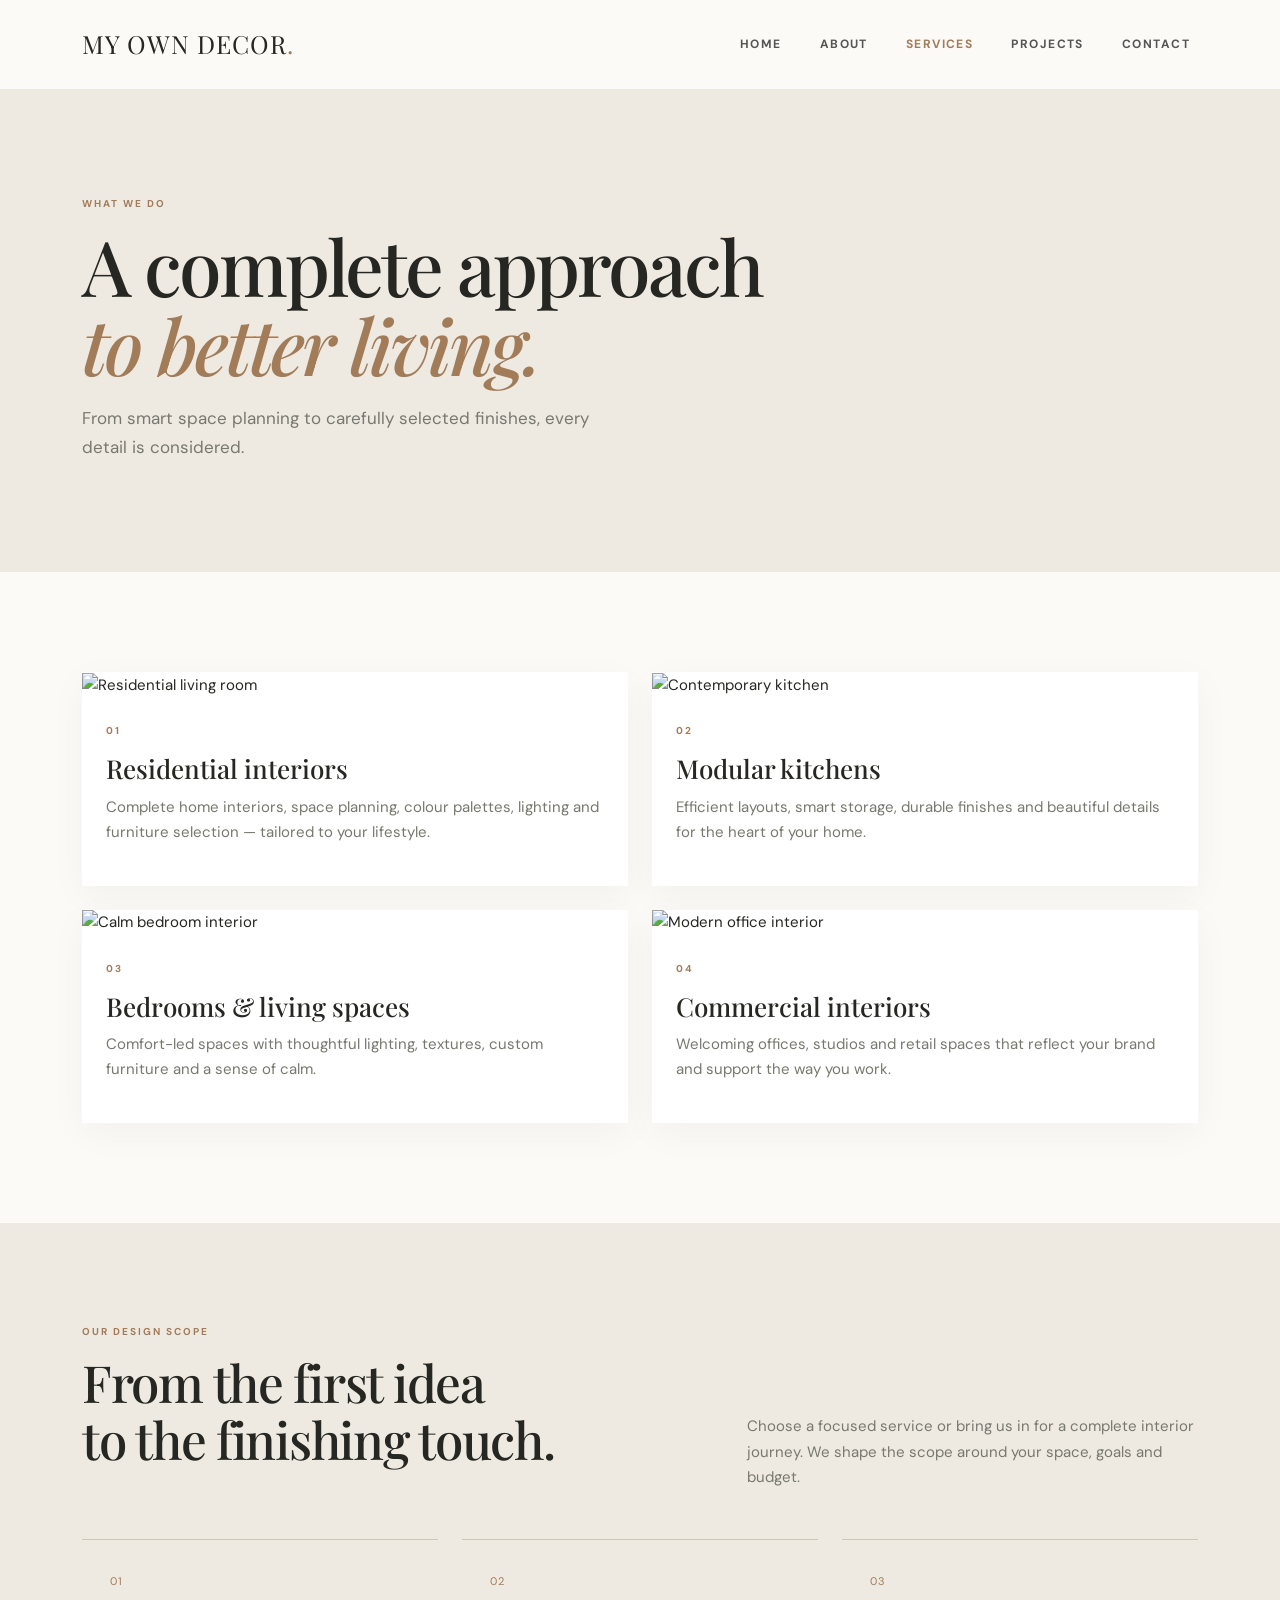
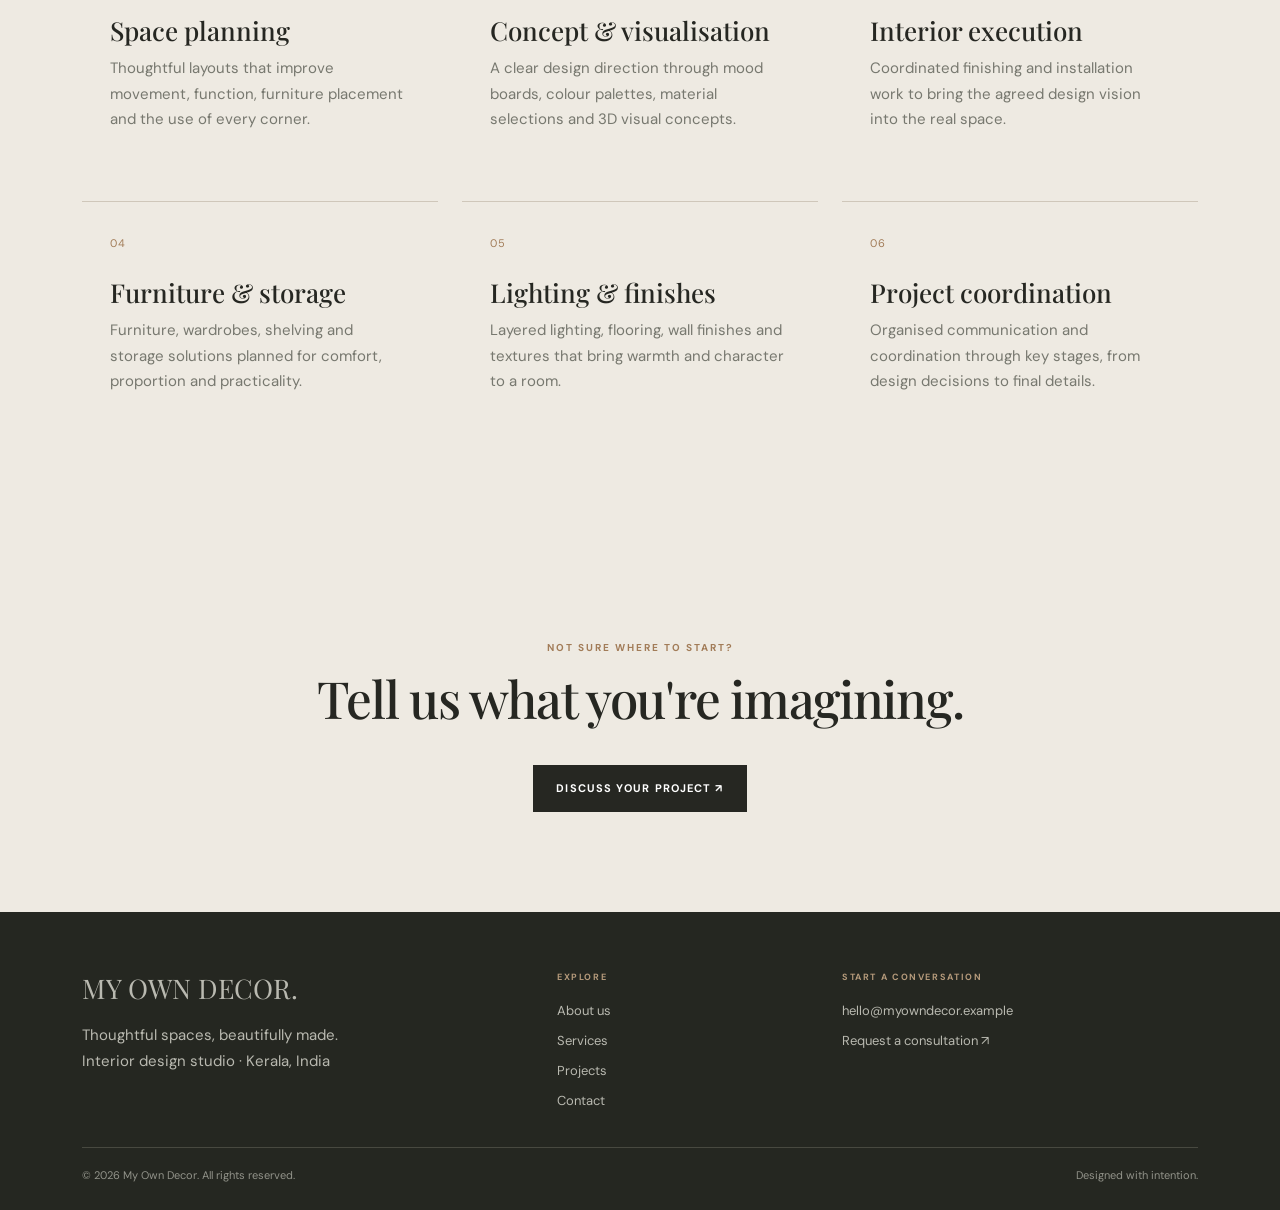
==== services.html @ 99d6b813 "Initial commit - My Own Decor website" ====
<!doctype html>
<html lang="en"><head>
<meta charset="utf-8"><meta name="viewport" content="width=device-width, initial-scale=1">
<meta name="description" content="Interior design services for homes, kitchens, bedrooms and commercial spaces.">
<title>Services | My Own Decor</title>
<link rel="preconnect" href="https://fonts.googleapis.com"><link rel="preconnect" href="https://fonts.gstatic.com" crossorigin>
<link href="https://fonts.googleapis.com/css2?family=DM+Sans:wght@400;500;600;700&family=Playfair+Display:wght@500;600;700&display=swap" rel="stylesheet">
<link href="https://cdn.jsdelivr.net/npm/bootstrap@5.3.3/dist/css/bootstrap.min.css" rel="stylesheet"><link href="css/style.css" rel="stylesheet"></head>
<body><div id="site-header"></div><main>
<section class="page-hero"><div class="container"><p class="eyebrow">WHAT WE DO</p><h1>A complete approach<br><em>to better living.</em></h1><p class="lead-copy">From smart space planning to carefully selected finishes, every detail is considered.</p></div></section>
<section class="section-pad"><div class="container"><div class="row g-4">
<div class="col-md-6"><article class="service-card"><img src="https://images.unsplash.com/photo-1600210492486-724fe5c67fb0?auto=format&fit=crop&w=1000&q=85" alt="Residential living room"><div class="p-4"><p class="eyebrow">01</p><h2>Residential interiors</h2><p class="muted">Complete home interiors, space planning, colour palettes, lighting and furniture selection — tailored to your lifestyle.</p></div></article></div>
<div class="col-md-6"><article class="service-card"><img src="https://images.unsplash.com/photo-1600607687939-ce8a6c25118c?auto=format&fit=crop&w=1000&q=85" alt="Contemporary kitchen"><div class="p-4"><p class="eyebrow">02</p><h2>Modular kitchens</h2><p class="muted">Efficient layouts, smart storage, durable finishes and beautiful details for the heart of your home.</p></div></article></div>
<div class="col-md-6"><article class="service-card"><img src="https://images.unsplash.com/photo-1616486338812-3dadae4b4ace?auto=format&fit=crop&w=1000&q=85" alt="Calm bedroom interior"><div class="p-4"><p class="eyebrow">03</p><h2>Bedrooms & living spaces</h2><p class="muted">Comfort-led spaces with thoughtful lighting, textures, custom furniture and a sense of calm.</p></div></article></div>
<div class="col-md-6"><article class="service-card"><img src="https://images.unsplash.com/photo-1497366754035-f200968a6e72?auto=format&fit=crop&w=1000&q=85" alt="Modern office interior"><div class="p-4"><p class="eyebrow">04</p><h2>Commercial interiors</h2><p class="muted">Welcoming offices, studios and retail spaces that reflect your brand and support the way you work.</p></div></article></div>
</div></div></section>
<section class="soft-section section-pad"><div class="container">
<div class="row align-items-end g-4 mb-5"><div class="col-lg-7"><p class="eyebrow">OUR DESIGN SCOPE</p><h2 class="section-title">From the first idea<br>to the finishing touch.</h2></div><div class="col-lg-5"><p class="muted mb-0">Choose a focused service or bring us in for a complete interior journey. We shape the scope around your space, goals and budget.</p></div></div>
<div class="row g-4">
<div class="col-md-6 col-lg-4"><div class="value-card"><span>01</span><h3>Space planning</h3><p>Thoughtful layouts that improve movement, function, furniture placement and the use of every corner.</p></div></div>
<div class="col-md-6 col-lg-4"><div class="value-card"><span>02</span><h3>Concept & visualisation</h3><p>A clear design direction through mood boards, colour palettes, material selections and 3D visual concepts.</p></div></div>
<div class="col-md-6 col-lg-4"><div class="value-card"><span>03</span><h3>Interior execution</h3><p>Coordinated finishing and installation work to bring the agreed design vision into the real space.</p></div></div>
<div class="col-md-6 col-lg-4"><div class="value-card"><span>04</span><h3>Furniture & storage</h3><p>Furniture, wardrobes, shelving and storage solutions planned for comfort, proportion and practicality.</p></div></div>
<div class="col-md-6 col-lg-4"><div class="value-card"><span>05</span><h3>Lighting & finishes</h3><p>Layered lighting, flooring, wall finishes and textures that bring warmth and character to a room.</p></div></div>
<div class="col-md-6 col-lg-4"><div class="value-card"><span>06</span><h3>Project coordination</h3><p>Organised communication and coordination through key stages, from design decisions to final details.</p></div></div>
</div></div></section>
<section class="soft-section section-pad"><div class="container text-center"><p class="eyebrow">NOT SURE WHERE TO START?</p><h2 class="section-title">Tell us what you're imagining.</h2><a href="contact.html" class="btn btn-dark mt-3">Discuss your project ↗</a></div></section>
</main><div id="site-footer"></div><script src="https://cdn.jsdelivr.net/npm/bootstrap@5.3.3/dist/js/bootstrap.bundle.min.js"></script><script src="js/main.js"></script></body></html>
---- css/style.css ----
:root{--ink:#262722;--muted:#77786f;--paper:#fbfaf7;--sand:#eeeae2;--accent:#a27c58;--serif:"Playfair Display",Georgia,serif;--sans:"DM Sans",Arial,sans-serif}
*{box-sizing:border-box}html{scroll-behavior:smooth}body{margin:0;background:var(--paper);color:var(--ink);font-family:var(--sans);font-size:15px;line-height:1.7}.navbar{background:rgba(251,250,247,.97);padding:18px 0;border-bottom:1px solid rgba(38,39,34,.08)}.navbar-brand{font-family:var(--serif);font-size:25px;letter-spacing:.04em;color:var(--ink)!important}.brand-mark{color:var(--accent)}.nav-link{font-size:12px;font-weight:700;letter-spacing:.12em;text-transform:uppercase;color:#555!important;margin-left:22px}.nav-link:hover,.nav-link.active{color:var(--accent)!important}.hero{position:relative;min-height:690px;display:flex;align-items:center;color:white;background:url("https://images.unsplash.com/photo-1600210492486-724fe5c67fb0?auto=format&fit=crop&w=2000&q=90") center/cover no-repeat}.hero-shade{position:absolute;inset:0;background:linear-gradient(90deg,rgba(19,21,18,.73),rgba(19,21,18,.12))}.hero-content{position:relative;padding-top:60px;padding-bottom:70px}.hero h1,.page-hero h1{font-family:var(--serif);font-weight:500;font-size:clamp(3.2rem,7vw,6.3rem);line-height:1.03;letter-spacing:-.04em;margin:18px 0 24px}.hero h1 em,.page-hero h1 em{font-weight:500;color:#d8c6ad}.hero-copy{max-width:470px;font-size:17px;color:rgba(255,255,255,.85);margin-bottom:32px}.hero-note{position:absolute;right:4%;bottom:30px;font-size:10px;letter-spacing:.2em;color:rgba(255,255,255,.8)}.eyebrow{font-size:10px;font-weight:700;letter-spacing:.2em;color:var(--accent);margin-bottom:14px}.section-pad{padding:100px 0}.section-title{font-family:var(--serif);font-size:clamp(2.4rem,4vw,4rem);line-height:1.12;letter-spacing:-.025em;margin-bottom:22px}.muted{color:var(--muted)}.soft-section{background:var(--sand)}.value-card{height:100%;padding:28px;border-top:1px solid #cfc7ba}.value-card span{font-size:11px;color:var(--accent);letter-spacing:.1em}.value-card h3,.service-card h2,.portfolio-card h3{font-family:var(--serif);font-size:26px;margin:22px 0 10px}.value-card p{color:var(--muted);max-width:330px}.project-tile{display:block;position:relative;height:390px;overflow:hidden;color:white;text-decoration:none;background:#ddd}.project-tile-large{height:490px}.project-tile img{width:100%;height:100%;object-fit:cover;transition:transform .6s}.project-tile:hover img{transform:scale(1.04)}.project-tile:after{content:"";position:absolute;inset:35% 0 0;background:linear-gradient(transparent,rgba(0,0,0,.65))}.project-tile span{position:absolute;z-index:1;bottom:28px;left:30px;display:grid}.project-tile small,.portfolio-card small{font-size:9px;letter-spacing:.18em}.project-tile strong{font-family:var(--serif);font-size:29px;font-weight:500}.text-link{color:var(--ink);font-size:12px;font-weight:700;letter-spacing:.08em;text-decoration:none;border-bottom:1px solid var(--accent);padding-bottom:5px}.text-link:hover{color:var(--accent)}.cta-band{background:#34372f;color:white;padding:60px 7%;display:flex;align-items:center;justify-content:space-between;gap:30px}.cta-band h2{font-family:var(--serif);font-size:clamp(2.5rem,5vw,4rem);line-height:1.08;margin:0}.page-hero{background:var(--sand);padding:105px 0 95px}.page-hero h1{font-size:clamp(3rem,6vw,5.6rem);margin:12px 0 20px}.page-hero h1 em{color:var(--accent)}.lead-copy{font-size:17px;color:var(--muted);max-width:530px}.editorial-img{width:100%;height:560px;object-fit:cover}.service-card{background:white;height:100%;box-shadow:0 10px 35px rgba(30,30,20,.04)}.service-card img{width:100%;height:300px;object-fit:cover}.service-card h2{margin:8px 0 10px}.portfolio-card{background:white;height:100%}.portfolio-card img{width:100%;height:390px;object-fit:cover}.portfolio-card div{padding:22px 24px 26px}.portfolio-card small{color:var(--accent)}.portfolio-card h3{margin:7px 0 0}.filter-btn{border:1px solid #d6d1c8;background:transparent;padding:9px 17px;border-radius:30px;font:600 11px var(--sans);letter-spacing:.07em;color:var(--ink)}.filter-btn:hover,.filter-btn.active{background:var(--ink);border-color:var(--ink);color:white}.contact-detail{display:grid;gap:4px;margin-top:26px}.contact-detail small{font-size:9px;letter-spacing:.18em;color:var(--accent);font-weight:700}.contact-detail a,.contact-detail span{color:var(--ink);text-decoration:none}.contact-detail a:hover{color:var(--accent)}.contact-form{background:white;padding:34px;box-shadow:0 10px 35px rgba(30,30,20,.05)}.form-label{font-size:11px;font-weight:700;letter-spacing:.05em}.form-control,.form-select{border-radius:0;border-color:#dedbd4;padding:12px;font-size:14px;background-color:#fff}.form-control:focus,.form-select:focus{border-color:var(--accent);box-shadow:0 0 0 .2rem rgba(162,124,88,.12)}.btn{border-radius:0;font-size:11px;font-weight:700;letter-spacing:.1em;text-transform:uppercase;padding:14px 22px}.btn-dark{background:var(--ink);border-color:var(--ink)}.btn-dark:hover{background:var(--accent);border-color:var(--accent)}.site-footer{background:#252721;color:#e9e6df;padding:58px 0 25px}.footer-brand{font:27px var(--serif);color:white;text-decoration:none}.site-footer p,.site-footer a{color:#b9b9b0}.site-footer a{text-decoration:none}.site-footer a:hover{color:white}.footer-bottom{border-top:1px solid #484940;margin-top:35px;padding-top:18px;font-size:11px;color:#92938a}.footer-heading{font-size:9px;letter-spacing:.18em;color:#b59a7b;font-weight:700;margin-bottom:15px}.footer-links{display:grid;gap:8px;font-size:13px}
@media(max-width:767px){.navbar{padding:12px 0}.nav-link{margin:0;padding:10px 0}.hero{min-height:620px;background-position:58% center}.hero-note{display:none}.section-pad{padding:68px 0}.project-tile,.project-tile-large{height:340px}.page-hero{padding:75px 0 65px}.editorial-img{height:380px}.service-card img,.portfolio-card img{height:280px}.cta-band{padding:42px 28px;align-items:flex-start;flex-direction:column}.contact-form{padding:23px}.footer-col{margin-bottom:25px}}
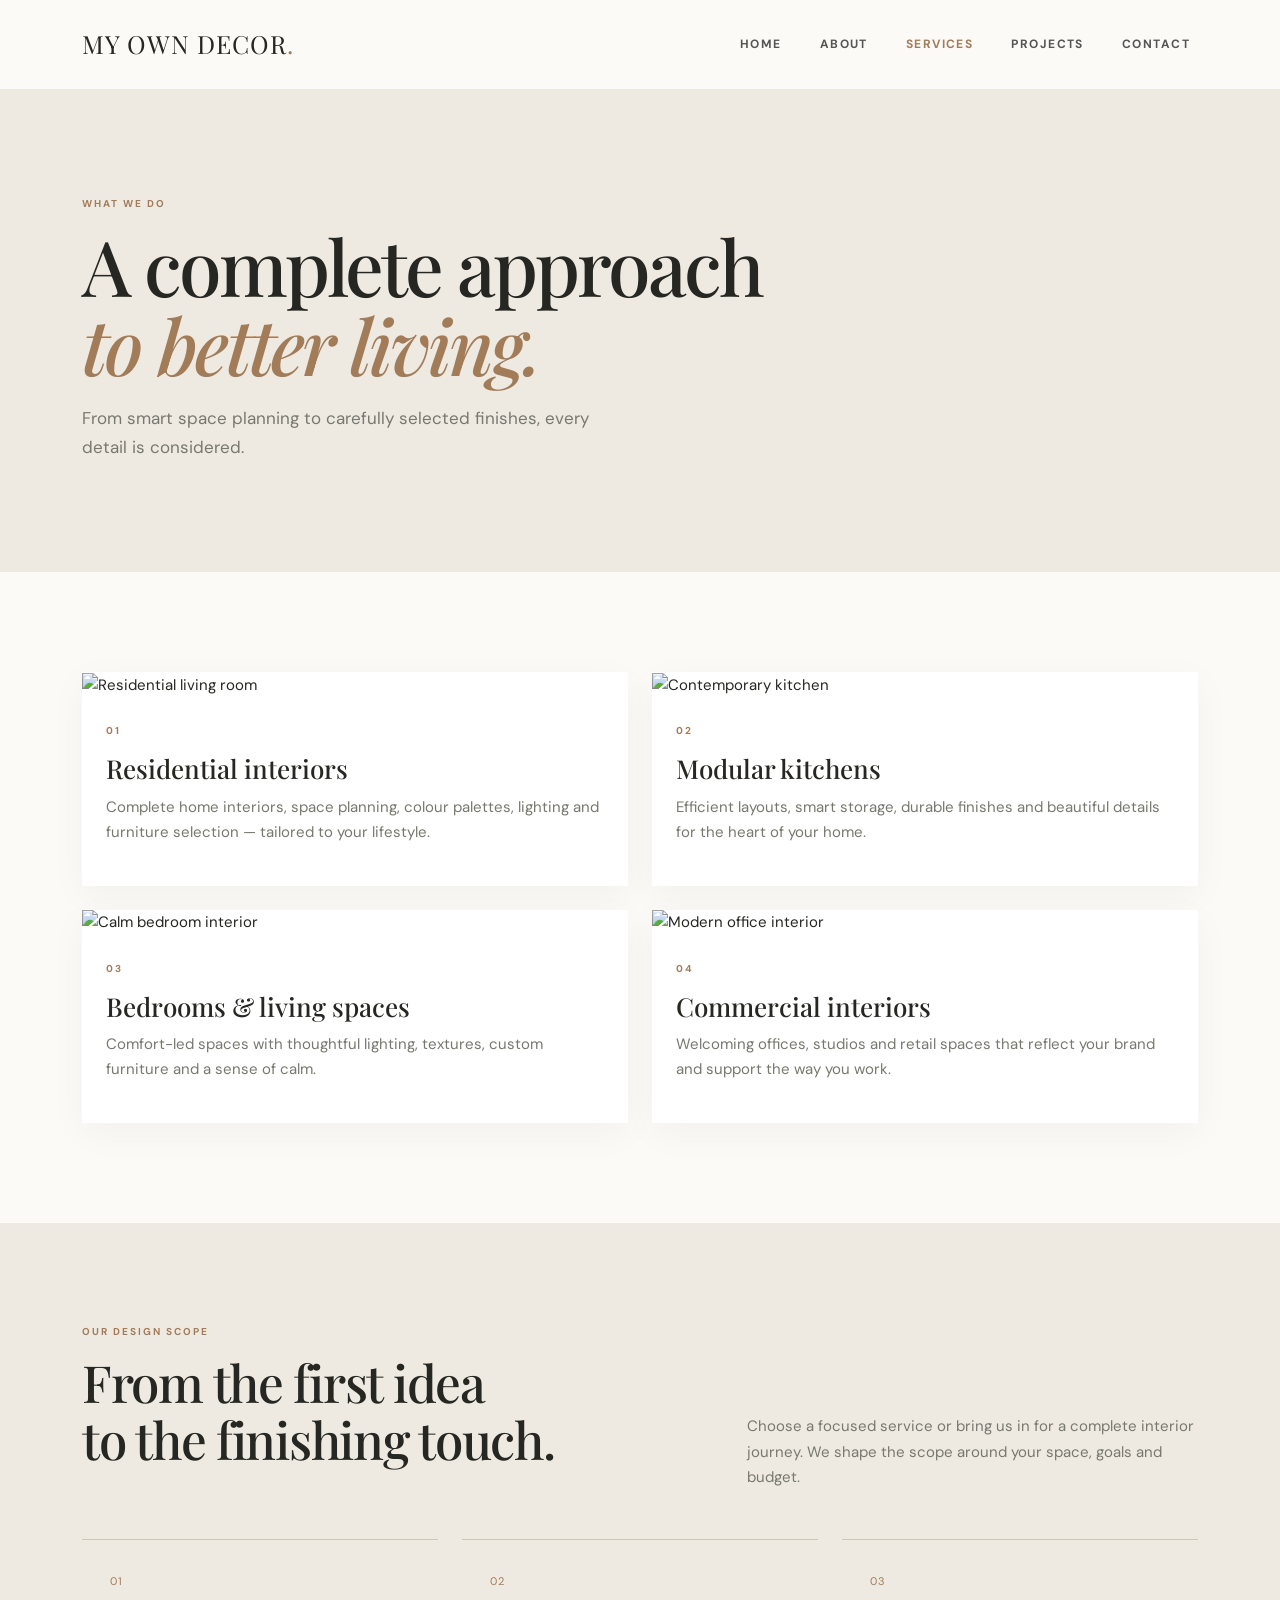
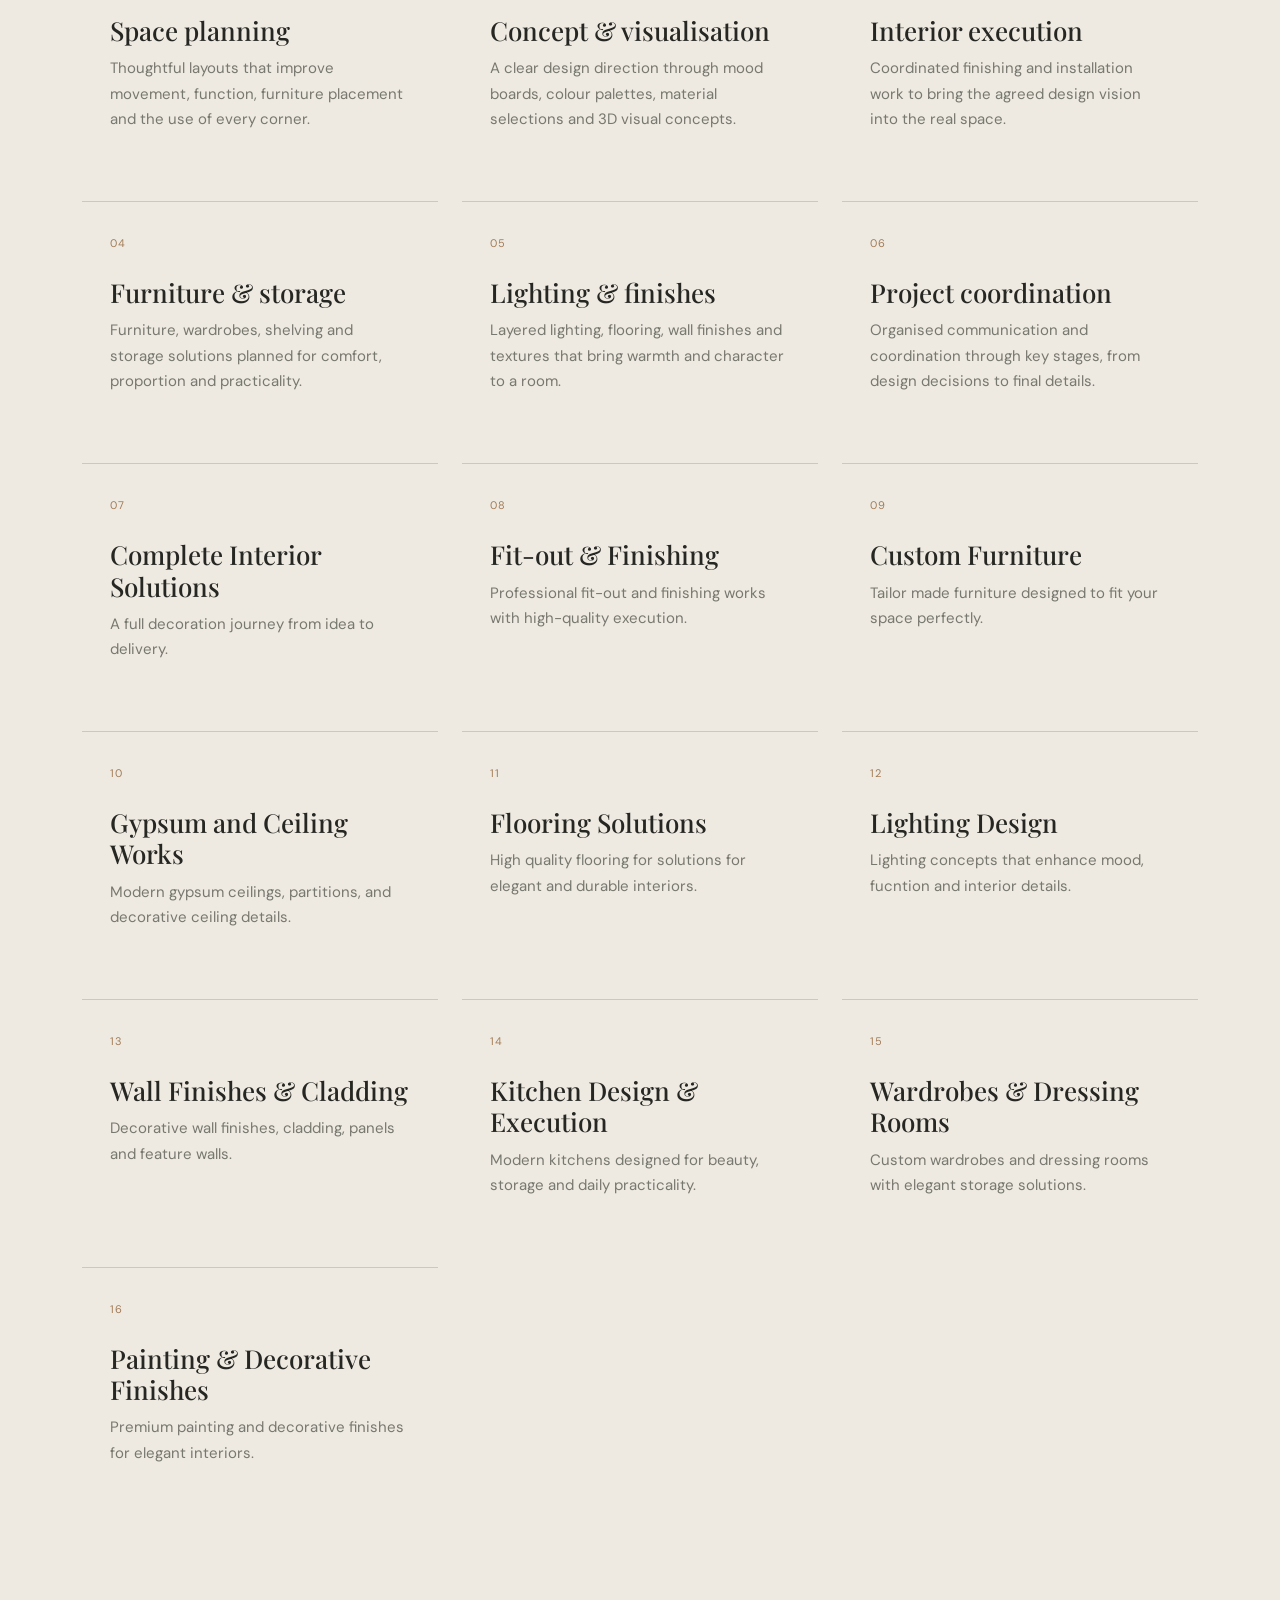
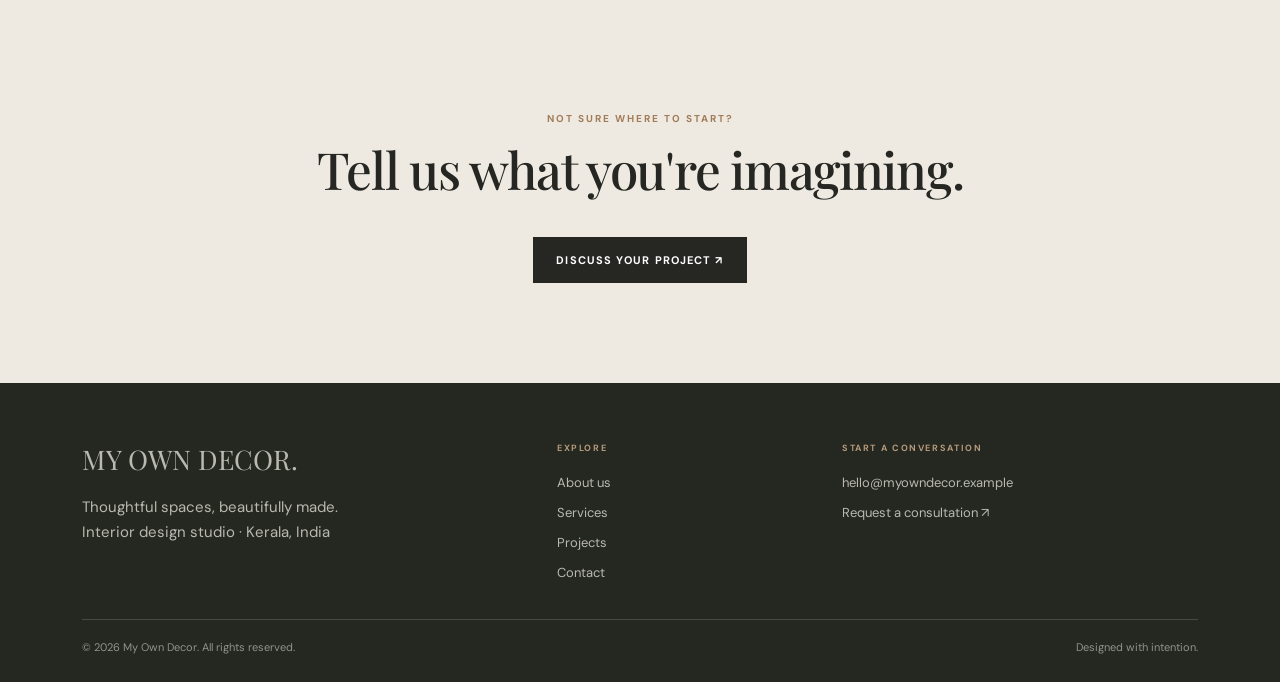
==== commit 846a60ae: "Updated website design and content" ====
--- a/services.html
+++ b/services.html
@@ -23,6 +23,16 @@
 <div class="col-md-6 col-lg-4"><div class="value-card"><span>04</span><h3>Furniture & storage</h3><p>Furniture, wardrobes, shelving and storage solutions planned for comfort, proportion and practicality.</p></div></div>
 <div class="col-md-6 col-lg-4"><div class="value-card"><span>05</span><h3>Lighting & finishes</h3><p>Layered lighting, flooring, wall finishes and textures that bring warmth and character to a room.</p></div></div>
 <div class="col-md-6 col-lg-4"><div class="value-card"><span>06</span><h3>Project coordination</h3><p>Organised communication and coordination through key stages, from design decisions to final details.</p></div></div>
+<div class="col-md-6 col-lg-4"><div class="value-card"><span>07</span><h3>Complete Interior Solutions</h3><p>A full decoration journey from idea to delivery.</p></div></div>
+<div class="col-md-6 col-lg-4"><div class="value-card"><span>08</span><h3>Fit-out & Finishing</h3><p>Professional fit-out and finishing works with high-quality execution.</p></div></div>
+<div class="col-md-6 col-lg-4"><div class="value-card"><span>09</span><h3>Custom Furniture</h3><p>Tailor made furniture designed to fit your space perfectly.</p></div></div>
+<div class="col-md-6 col-lg-4"><div class="value-card"><span>10</span><h3>Gypsum and Ceiling Works</h3><p>Modern gypsum ceilings, partitions, and decorative ceiling details.</p></div></div>
+<div class="col-md-6 col-lg-4"><div class="value-card"><span>11</span><h3>Flooring Solutions</h3><p>High quality flooring for solutions for elegant and durable interiors.</p></div></div>
+<div class="col-md-6 col-lg-4"><div class="value-card"><span>12</span><h3>Lighting Design</h3><p>Lighting concepts that enhance mood, fucntion and interior details.</p></div></div>
+<div class="col-md-6 col-lg-4"><div class="value-card"><span>13</span><h3>Wall Finishes & Cladding</h3><p>Decorative wall finishes, cladding, panels and feature walls.</p></div></div>
+<div class="col-md-6 col-lg-4"><div class="value-card"><span>14</span><h3>Kitchen Design & Execution</h3><p>Modern kitchens designed for beauty, storage and daily practicality.</p></div></div>
+<div class="col-md-6 col-lg-4"><div class="value-card"><span>15</span><h3>Wardrobes & Dressing Rooms</h3><p>Custom wardrobes and dressing rooms with elegant storage solutions.</p></div></div>
+<div class="col-md-6 col-lg-4"><div class="value-card"><span>16</span><h3>Painting & Decorative Finishes</h3><p>Premium painting and decorative finishes for elegant interiors.</p></div></div>
 </div></div></section>
 <section class="soft-section section-pad"><div class="container text-center"><p class="eyebrow">NOT SURE WHERE TO START?</p><h2 class="section-title">Tell us what you're imagining.</h2><a href="contact.html" class="btn btn-dark mt-3">Discuss your project ↗</a></div></section>
 </main><div id="site-footer"></div><script src="https://cdn.jsdelivr.net/npm/bootstrap@5.3.3/dist/js/bootstrap.bundle.min.js"></script><script src="js/main.js"></script></body></html>
